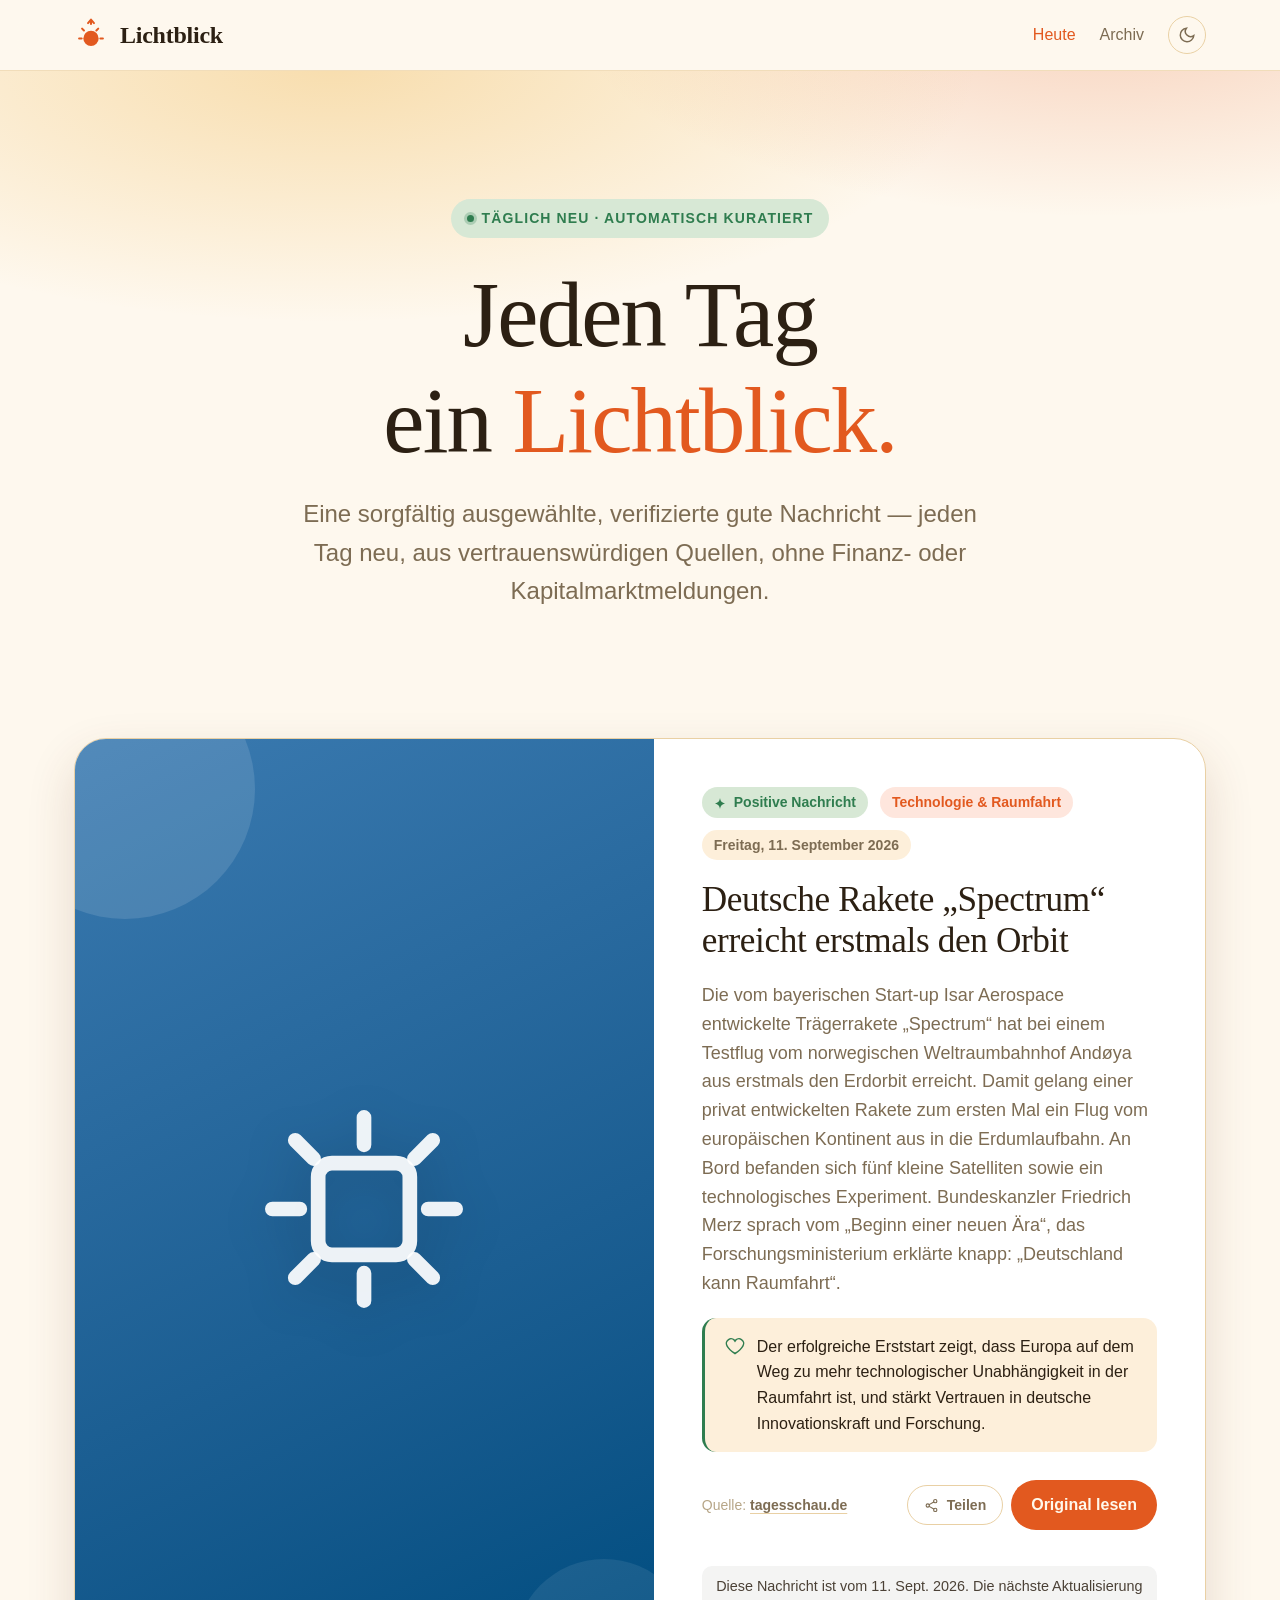
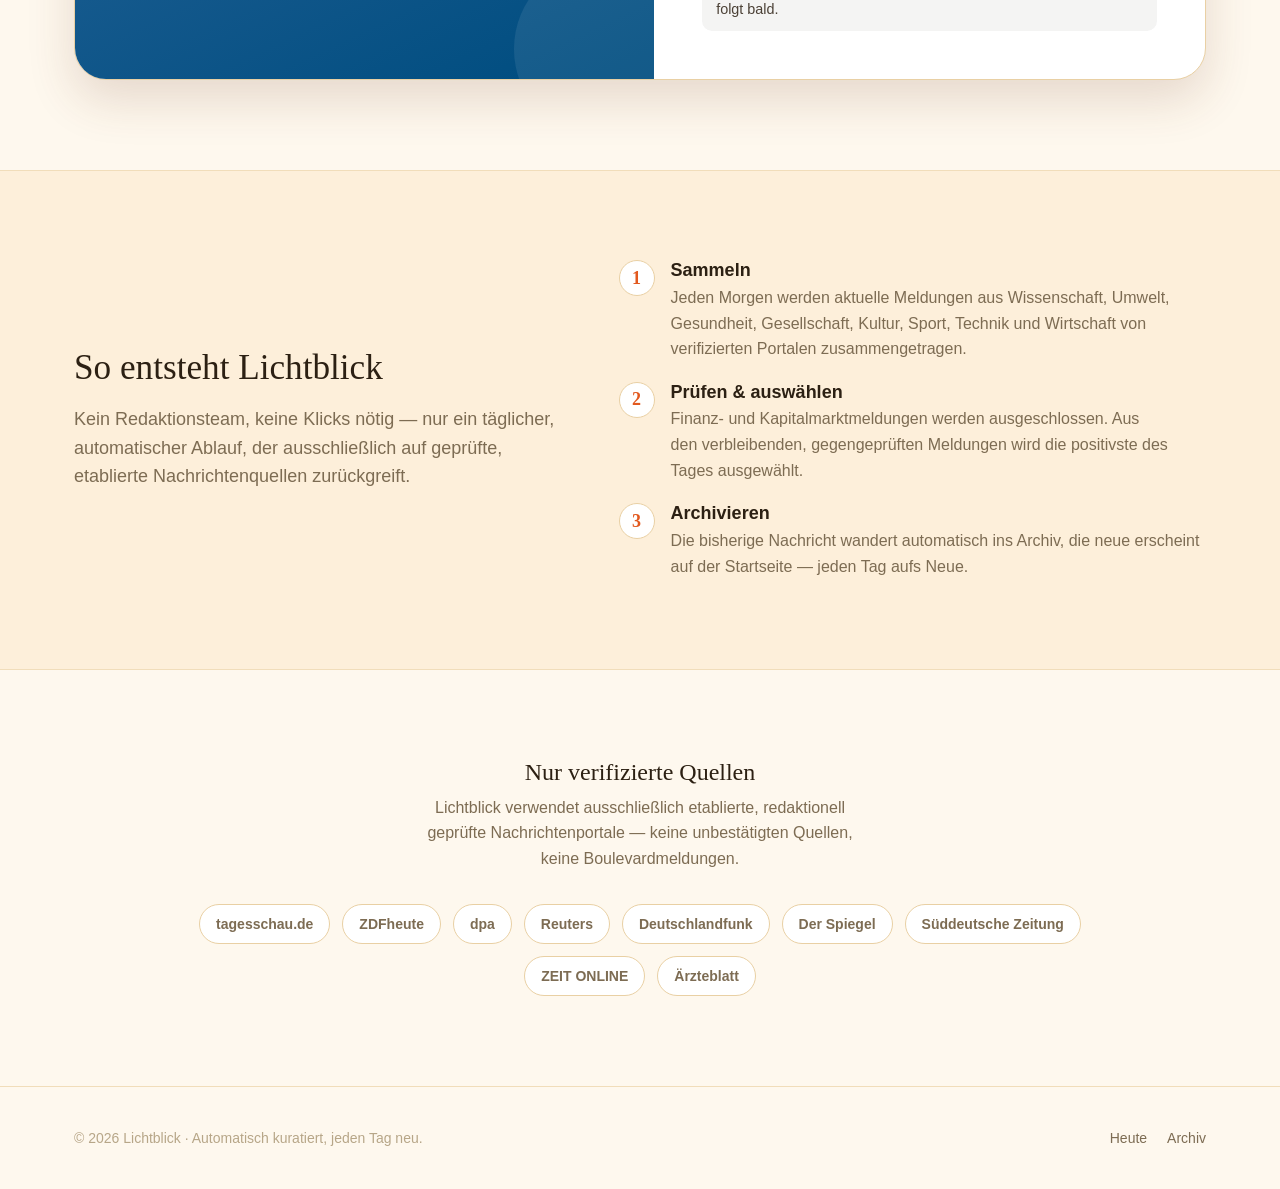
==== index.html @ b5a7ca0e "Lichtblick: statische Seite mit täglichem automatischem News-Update - Seite ohne Perplexity-Server l" ====
<!doctype html>
<html lang="de">
<head>
<meta charset="UTF-8" />
<meta name="viewport" content="width=device-width, initial-scale=1.0" />
<title>Lichtblick — Die schönste Nachricht des Tages</title>
<meta name="description" content="Lichtblick sammelt jeden Tag automatisch die positivste, verifizierte Nachricht des Tages aus vertrauenswürdigen Quellen — aus Wissenschaft, Umwelt, Gesundheit, Kultur und mehr. Ohne Finanz- oder Kapitalmarktmeldungen." />
<meta property="og:title" content="Lichtblick — Die schönste Nachricht des Tages" />
<meta property="og:description" content="Jeden Tag eine neue, verifizierte gute Nachricht. Automatisch kuratiert, archiviert für immer." />
<meta property="og:type" content="website" />
<link rel="preconnect" href="https://api.fontshare.com" />
<link href="https://api.fontshare.com/v2/css?f[]=zodiak@400,500,600&f[]=general-sans@400,500,600,700&display=swap" rel="stylesheet" />
<link rel="stylesheet" href="./base.css" />
<link rel="stylesheet" href="./style.css" />
</head>
<body>

<header class="site-header">
  <div class="wrap site-header__inner">
    <a class="brand" href="./index.html" aria-label="Lichtblick — Startseite">
      <svg class="brand__mark" viewBox="0 0 40 40" fill="none" aria-hidden="true">
        <circle cx="20" cy="24" r="9" fill="currentColor"/>
        <path d="M20 2v5M20 2l-3.5 4M20 2l3.5 4" stroke="currentColor" stroke-width="2.4" stroke-linecap="round" stroke-linejoin="round"/>
        <path d="M6 24h3M31 24h3M9.5 12.5l2.2 2.2M28.5 12.5l-2.2 2.2" stroke="currentColor" stroke-width="2.4" stroke-linecap="round"/>
      </svg>
      <span class="brand__name">Lichtblick</span>
    </a>
    <nav class="nav" aria-label="Hauptnavigation">
      <a href="./index.html" aria-current="page"><span class="nav-label">Heute</span></a>
      <a href="./archiv.html"><span class="nav-label">Archiv</span></a>
      <button class="theme-toggle" data-theme-toggle aria-label="Farbmodus wechseln"></button>
    </nav>
  </div>
</header>

<main>
  <section class="hero">
    <div class="hero__glow" aria-hidden="true"></div>
    <div class="wrap hero__content">
      <span class="hero__eyebrow"><span class="dot"></span> Täglich neu · automatisch kuratiert</span>
      <h1>Jeden Tag ein <em>Lichtblick.</em></h1>
      <p class="lede">Eine sorgfältig ausgewählte, verifizierte gute Nachricht — jeden Tag neu, aus vertrauenswürdigen Quellen, ohne Finanz- oder Kapitalmarktmeldungen.</p>
    </div>
  </section>

  <section class="today wrap" id="heute">
    <article class="today-card" id="today-card" aria-live="polite">
      <div class="today-card__visual" id="today-visual"></div>
      <div class="today-card__body">
        <div class="today-card__meta">
          <span class="badge badge--positive"><svg width="12" height="12" viewBox="0 0 24 24" fill="currentColor" aria-hidden="true"><path d="M12 2c.6 3.7 1.6 6 3.2 7.7C16.8 11.3 19 12.3 22 13c-3 .7-5.2 1.7-6.8 3.3C13.6 18 12.6 20.3 12 24c-.6-3.7-1.6-6-3.2-7.7C7.2 14.7 5 13.7 2 13c3-.7 5.2-1.7 6.8-3.3C10.4 8 11.4 5.7 12 2Z"/></svg> Positive Nachricht</span>
          <span class="badge badge--category" id="today-category"></span>
          <span class="badge" id="today-date"></span>
        </div>
        <h2 id="today-headline">Wird geladen …</h2>
        <p class="summary" id="today-summary"></p>
        <div class="why-positive">
          <svg viewBox="0 0 24 24" fill="none" stroke="currentColor" stroke-width="1.8"><path d="M12 21s-7-4.35-9.5-9A5.5 5.5 0 0 1 12 6a5.5 5.5 0 0 1 9.5 6c-2.5 4.65-9.5 9-9.5 9Z"/></svg>
          <p id="today-why"></p>
        </div>
        <div class="today-card__footer">
          <span class="source-line">Quelle: <a id="today-source" href="#" target="_blank" rel="noopener noreferrer">—</a></span>
          <div class="today-card__actions">
            <span id="today-share"></span>
            <a class="btn btn--primary" id="today-link" href="#" target="_blank" rel="noopener noreferrer">Original lesen</a>
          </div>
        </div>
        <div id="today-votes"></div>
      </div>
    </article>
  </section>

  <section class="how">
    <div class="wrap">
      <div>
        <h2>So entsteht Lichtblick</h2>
        <p>Kein Redaktionsteam, keine Klicks nötig — nur ein täglicher, automatischer Ablauf, der ausschließlich auf geprüfte, etablierte Nachrichtenquellen zurückgreift.</p>
      </div>
      <div class="how-steps">
        <div class="how-step">
          <span class="how-step__num">1</span>
          <div>
            <h3>Sammeln</h3>
            <p>Jeden Morgen werden aktuelle Meldungen aus Wissenschaft, Umwelt, Gesundheit, Gesellschaft, Kultur, Sport, Technik und Wirtschaft von verifizierten Portalen zusammengetragen.</p>
          </div>
        </div>
        <div class="how-step">
          <span class="how-step__num">2</span>
          <div>
            <h3>Prüfen &amp; auswählen</h3>
            <p>Finanz- und Kapitalmarktmeldungen werden ausgeschlossen. Aus den verbleibenden, gegengeprüften Meldungen wird die positivste des Tages ausgewählt.</p>
          </div>
        </div>
        <div class="how-step">
          <span class="how-step__num">3</span>
          <div>
            <h3>Archivieren</h3>
            <p>Die bisherige Nachricht wandert automatisch ins Archiv, die neue erscheint auf der Startseite — jeden Tag aufs Neue.</p>
          </div>
        </div>
      </div>
    </div>
  </section>

  <section class="sources wrap wrap--narrow">
    <h2>Nur verifizierte Quellen</h2>
    <p>Lichtblick verwendet ausschließlich etablierte, redaktionell geprüfte Nachrichtenportale — keine unbestätigten Quellen, keine Boulevardmeldungen.</p>
    <div class="sources-grid">
      <a class="source-chip" href="https://www.tagesschau.de" target="_blank" rel="noopener noreferrer">tagesschau.de</a>
      <a class="source-chip" href="https://www.zdfheute.de" target="_blank" rel="noopener noreferrer">ZDFheute</a>
      <a class="source-chip" href="https://www.dpa.com" target="_blank" rel="noopener noreferrer">dpa</a>
      <a class="source-chip" href="https://www.reuters.com" target="_blank" rel="noopener noreferrer">Reuters</a>
      <a class="source-chip" href="https://www.deutschlandfunk.de" target="_blank" rel="noopener noreferrer">Deutschlandfunk</a>
      <a class="source-chip" href="https://www.spiegel.de" target="_blank" rel="noopener noreferrer">Der Spiegel</a>
      <a class="source-chip" href="https://www.sueddeutsche.de" target="_blank" rel="noopener noreferrer">Süddeutsche Zeitung</a>
      <a class="source-chip" href="https://www.zeit.de" target="_blank" rel="noopener noreferrer">ZEIT ONLINE</a>
      <a class="source-chip" href="https://www.aerzteblatt.de" target="_blank" rel="noopener noreferrer">Ärzteblatt</a>
    </div>
  </section>
</main>

<footer class="site-footer">
  <div class="wrap">
    <p>© <span id="year"></span> Lichtblick · Automatisch kuratiert, jeden Tag neu.</p>
    <nav>
      <a href="./index.html">Heute</a>
      <a href="./archiv.html">Archiv</a>
    </nav>
  </div>
</footer>

<script src="./app.js"></script>
<script>
  document.getElementById('year').textContent = new Date().getFullYear();

  loadNews().then((data) => {
    const c = data.current;
    const visual = document.getElementById('today-visual');
    visual.style.setProperty('--cat-color', catColor(c.category_key));
    visual.innerHTML = CATEGORY_ICONS[c.category_key] || CATEGORY_ICONS.gesellschaft;

    document.getElementById('today-category').textContent = c.category || CATEGORY_LABELS[c.category_key] || '';
    document.getElementById('today-date').textContent = formatDate(c.date);
    document.getElementById('today-headline').textContent = c.headline;
    document.getElementById('today-summary').textContent = c.summary;
    document.getElementById('today-why').textContent = c.why_positive;

    const sourceLink = document.getElementById('today-source');
    sourceLink.textContent = c.source_name;
    sourceLink.href = safeUrl(c.source_url);

    const readLink = document.getElementById('today-link');
    readLink.href = safeUrl(c.source_url);

    document.title = c.headline + ' — Lichtblick';

    const shareMount = document.getElementById('today-share');
    shareMount.innerHTML = shareButtonHtml(c.headline, './index.html', false);
    initShareButtons(shareMount);

    // Hinweis, falls die Tagesnachricht nicht von heute ist
    // (z. B. wenn der morgendliche Update-Job noch läuft oder ausgefallen ist).
    const age = daysSince(c.date);
    const staleMount = document.getElementById('today-votes');
    if (age >= 1) {
      staleMount.innerHTML = '<p class="stale-note">' +
        (age === 1
          ? 'Die heutige Nachricht kommt in Kürze – hier ist noch der Lichtblick von gestern.'
          : 'Diese Nachricht ist vom ' + escapeHtml(formatDateShort(c.date)) + '. Die nächste Aktualisierung folgt bald.') +
        '</p>';
    }
  }).catch((e) => {
    document.getElementById('today-headline').textContent = 'Die heutige Nachricht wird gerade vorbereitet.';
    document.getElementById('today-summary').textContent = 'Bitte schau gleich noch einmal vorbei.';
    console.error(e);
  });
</script>
</body>
</html>
---- base.css ----
/* base.css — Lichtblick */
*,
*::before,
*::after {
  box-sizing: border-box;
  margin: 0;
  padding: 0;
}

html {
  -moz-text-size-adjust: none;
  -webkit-text-size-adjust: none;
  text-size-adjust: none;
  -webkit-font-smoothing: antialiased;
  -moz-osx-font-smoothing: grayscale;
  text-rendering: optimizeLegibility;
  scroll-behavior: smooth;
  hanging-punctuation: first last;
  scroll-padding-top: var(--space-16);
}

body {
  min-height: 100dvh;
  line-height: 1.6;
  font-family: var(--font-body, sans-serif);
  font-size: var(--text-base);
  color: var(--color-text);
  background-color: var(--color-bg);
}

img,
picture,
video,
canvas,
svg {
  display: block;
  max-width: 100%;
  height: auto;
}
ul[role='list'],
ol[role='list'] {
  list-style: none;
}
input,
button,
textarea,
select {
  font: inherit;
  color: inherit;
}

h1,
h2,
h3,
h4,
h5,
h6 {
  text-wrap: balance;
  line-height: 1.15;
}
p,
li,
figcaption {
  text-wrap: pretty;
  max-width: 72ch;
}

::selection {
  background: oklch(from var(--color-primary) l c h / 0.25);
  color: var(--color-text);
}

:focus-visible {
  outline: 2px solid var(--color-primary);
  outline-offset: 3px;
  border-radius: var(--radius-sm);
}

@media (prefers-reduced-motion: reduce) {
  *,
  *::before,
  *::after {
    animation-duration: 0.01ms !important;
    animation-iteration-count: 1 !important;
    transition-duration: 0.01ms !important;
    scroll-behavior: auto !important;
  }
}

button {
  cursor: pointer;
  background: none;
  border: none;
}
table {
  border-collapse: collapse;
  width: 100%;
}

a,
button,
[role='button'],
[role='link'],
input,
textarea,
select {
  transition:
    color var(--transition-interactive),
    background var(--transition-interactive),
    border-color var(--transition-interactive),
    box-shadow var(--transition-interactive);
}

.sr-only {
  position: absolute;
  width: 1px;
  height: 1px;
  padding: 0;
  margin: -1px;
  overflow: hidden;
  clip: rect(0, 0, 0, 0);
  white-space: nowrap;
  border-width: 0;
}
---- style.css ----
/* style.css — Lichtblick: design tokens + components */

/* ============ FONTS ============ */
/* Zodiak (Fontshare) — warm editorial serif for display */
/* General Sans (Fontshare) — clean body sans */

/* ============ DESIGN TOKENS ============ */
:root,
[data-theme='light'] {
  /* Type scale */
  --text-xs: clamp(0.75rem, 0.7rem + 0.25vw, 0.875rem);
  --text-sm: clamp(0.875rem, 0.8rem + 0.35vw, 1rem);
  --text-base: clamp(1rem, 0.95rem + 0.25vw, 1.125rem);
  --text-lg: clamp(1.125rem, 1rem + 0.75vw, 1.5rem);
  --text-xl: clamp(1.5rem, 1.2rem + 1.25vw, 2.25rem);
  --text-2xl: clamp(2rem, 1.2rem + 2.5vw, 3.5rem);
  --text-3xl: clamp(2.5rem, 1rem + 4vw, 5rem);
  --text-hero: clamp(2.75rem, 1rem + 6vw, 6.5rem);

  /* Spacing (4px base) */
  --space-1: 0.25rem;
  --space-2: 0.5rem;
  --space-3: 0.75rem;
  --space-4: 1rem;
  --space-5: 1.25rem;
  --space-6: 1.5rem;
  --space-8: 2rem;
  --space-10: 2.5rem;
  --space-12: 3rem;
  --space-16: 4rem;
  --space-20: 5rem;
  --space-24: 6rem;
  --space-32: 8rem;

  /* Surfaces — warm sunrise cream */
  --color-bg: #fef8ee;
  --color-surface: #ffffff;
  --color-surface-2: #fffdf9;
  --color-surface-offset: #fdefda;
  --color-surface-offset-2: #fbe4c6;
  --color-surface-dynamic: #f7dcb8;
  --color-divider: #f1ddba;
  --color-border: #e9d0a4;

  /* Text — warm espresso */
  --color-text: #2c2013;
  --color-text-muted: #7d6c53;
  --color-text-faint: #b7a688;
  --color-text-inverse: #fff8ec;

  /* Primary accent — sunrise coral/orange */
  --color-primary: #e2591f;
  --color-primary-hover: #c1470f;
  --color-primary-active: #9c3a0d;
  --color-primary-highlight: #fbdcc3;

  /* Success — fresh meadow green (used for "positive" tags) */
  --color-success: #2f7d4f;
  --color-success-hover: #24623d;
  --color-success-active: #1a4a2d;
  --color-success-highlight: #d7e8d5;

  /* Gold — warm sun accent */
  --color-gold: #ecab34;
  --color-gold-hover: #cf8f1e;
  --color-gold-active: #a97316;
  --color-gold-highlight: #f8e6bd;

  /* Category accents */
  --cat-wissenschaft: #6a5acd;
  --cat-umwelt: #2f7d4f;
  --cat-gesundheit: #d1477a;
  --cat-gesellschaft: #cf8f1e;
  --cat-kultur: #a8447a;
  --cat-sport: #1f7a9c;
  --cat-wirtschaft: #b5751c;
  --cat-technologie: #3a7ab0;
  --cat-tiere: #4a8f3c;

  /* Share platform accents */
  --share-facebook: #1877f2;
  --share-instagram: #d6249f;
  --share-whatsapp: #25d366;
  --share-x: #14171a;
  --share-linkedin: #0a66c2;
  --share-pinterest: #e60023;
  --share-snapchat: #c4a800;
  --share-mastodon: #6364ff;
  --share-bluesky: #1185fe;
  --share-threads: #14171a;

  --radius-sm: 0.5rem;
  --radius-md: 0.875rem;
  --radius-lg: 1.5rem;
  --radius-xl: 2rem;
  --radius-full: 9999px;

  --transition-interactive: 180ms cubic-bezier(0.16, 1, 0.3, 1);

  --shadow-sm: 0 1px 3px oklch(0.4 0.08 50 / 0.08);
  --shadow-md: 0 8px 24px oklch(0.4 0.08 50 / 0.1);
  --shadow-lg: 0 20px 48px oklch(0.4 0.08 50 / 0.16);

  --content-narrow: 640px;
  --content-default: 960px;
  --content-wide: 1180px;
  --content-full: 100%;

  --font-display: 'Zodiak', 'Georgia', serif;
  --font-body: 'General Sans', 'Helvetica Neue', sans-serif;
}

[data-theme='dark'] {
  --color-bg: #1c140b;
  --color-surface: #241a0f;
  --color-surface-2: #2a1f12;
  --color-surface-offset: #2f2313;
  --color-surface-offset-2: #382a17;
  --color-surface-dynamic: #40311c;
  --color-divider: #3a2c18;
  --color-border: #4a3a22;

  --color-text: #f6ead4;
  --color-text-muted: #c2ac89;
  --color-text-faint: #8a7658;
  --color-text-inverse: #2c2013;

  --color-primary: #ff8a52;
  --color-primary-hover: #ffa877;
  --color-primary-active: #ffc39d;
  --color-primary-highlight: #4a3320;

  --color-success: #6fc490;
  --color-success-hover: #8fd6ab;
  --color-success-active: #b0e4c4;
  --color-success-highlight: #2a3e2c;

  --color-gold: #f5c463;
  --color-gold-hover: #f8d180;
  --color-gold-active: #fbe0a8;
  --color-gold-highlight: #4a3a1e;

  --cat-wissenschaft: #a79bef;
  --cat-umwelt: #7fce9f;
  --cat-gesundheit: #ef95b8;
  --cat-gesellschaft: #f5c463;
  --cat-kultur: #d18ec2;
  --cat-sport: #7dc6e8;
  --cat-wirtschaft: #e0aa5e;
  --cat-technologie: #8fbde8;
  --cat-tiere: #9bd688;

  --share-x: #f2f2f2;
  --share-threads: #f2f2f2;
  --share-snapchat: #e8d34a;

  --shadow-sm: 0 1px 3px oklch(0 0 0 / 0.3);
  --shadow-md: 0 8px 24px oklch(0 0 0 / 0.35);
  --shadow-lg: 0 20px 48px oklch(0 0 0 / 0.5);
}

/* Note: no @media (prefers-color-scheme: dark) fallback on purpose —
   the site always starts in light mode regardless of system settings;
   dark mode is opt-in via the toggle and remembered per visitor. */

/* ============ LAYOUT PRIMITIVES ============ */
.wrap {
  width: 100%;
  max-width: var(--content-wide);
  margin-inline: auto;
  padding-inline: var(--space-6);
}
.wrap--narrow {
  max-width: var(--content-default);
}

section {
  padding-block: clamp(var(--space-12), 7vw, var(--space-24));
}

/* ============ HEADER ============ */
.site-header {
  position: sticky;
  top: 0;
  z-index: 50;
  background: oklch(from var(--color-bg) l c h / 0.86);
  backdrop-filter: blur(14px);
  border-bottom: 1px solid var(--color-divider);
}
.site-header__inner {
  display: flex;
  align-items: center;
  justify-content: space-between;
  padding-block: var(--space-4);
  gap: var(--space-4);
}
.brand {
  display: flex;
  align-items: center;
  gap: var(--space-3);
  text-decoration: none;
  color: var(--color-text);
}
.brand__mark {
  width: 34px;
  height: 34px;
  flex-shrink: 0;
  color: var(--color-primary);
}
.brand__name {
  font-family: var(--font-display);
  font-size: var(--text-lg);
  font-weight: 600;
  letter-spacing: -0.01em;
}
.nav {
  display: flex;
  align-items: center;
  gap: var(--space-6);
}
.nav a {
  font-size: var(--text-sm);
  color: var(--color-text-muted);
  text-decoration: none;
  font-weight: 500;
}
.nav a:hover,
.nav a[aria-current='page'] {
  color: var(--color-primary);
}
.theme-toggle {
  display: flex;
  align-items: center;
  justify-content: center;
  width: 38px;
  height: 38px;
  border-radius: var(--radius-full);
  border: 1px solid var(--color-border);
  color: var(--color-text-muted);
}
.theme-toggle:hover {
  color: var(--color-primary);
  border-color: var(--color-primary);
}

/* ============ HERO ============ */
.hero {
  position: relative;
  overflow: hidden;
  padding-block: clamp(var(--space-16), 10vw, var(--space-32));
}
.hero__glow {
  position: absolute;
  inset: -20% -10% auto -10%;
  height: 620px;
  background: radial-gradient(
      60% 60% at 30% 20%,
      oklch(from var(--color-gold) l c h / 0.35),
      transparent 70%
    ),
    radial-gradient(50% 50% at 80% 10%, oklch(from var(--color-primary) l c h / 0.25), transparent 70%);
  pointer-events: none;
  z-index: 0;
}
.hero__content {
  position: relative;
  z-index: 1;
  text-align: center;
  max-width: 760px;
  margin-inline: auto;
}
.hero__eyebrow {
  display: inline-flex;
  align-items: center;
  gap: var(--space-2);
  font-size: var(--text-xs);
  font-weight: 600;
  letter-spacing: 0.08em;
  text-transform: uppercase;
  color: var(--color-success);
  background: var(--color-success-highlight);
  padding: var(--space-2) var(--space-4);
  border-radius: var(--radius-full);
  margin-bottom: var(--space-6);
}
.hero__eyebrow .dot {
  width: 7px;
  height: 7px;
  border-radius: 50%;
  background: var(--color-success);
  box-shadow: 0 0 0 3px oklch(from var(--color-success) l c h / 0.25);
}
.hero h1 {
  font-family: var(--font-display);
  font-size: var(--text-hero);
  font-weight: 500;
  letter-spacing: -0.02em;
  color: var(--color-text);
  margin-bottom: var(--space-5);
}
.hero h1 em {
  font-style: normal;
  color: var(--color-primary);
}
.hero p.lede {
  font-size: var(--text-lg);
  color: var(--color-text-muted);
  max-width: 52ch;
  margin-inline: auto;
}

/* ============ TODAY CARD ============ */
.today {
  padding-top: 0;
}
.today-card {
  position: relative;
  background: var(--color-surface);
  border: 1px solid var(--color-border);
  border-radius: var(--radius-xl);
  box-shadow: var(--shadow-lg);
  overflow: hidden;
  display: grid;
  grid-template-columns: 1.05fr 1fr;
  max-width: var(--content-wide);
  margin-inline: auto;
}
.today-card__visual {
  position: relative;
  min-height: 340px;
  display: flex;
  align-items: center;
  justify-content: center;
  background: linear-gradient(
    155deg,
    var(--cat-color, var(--color-primary)),
    oklch(from var(--cat-color, var(--color-primary)) calc(l * 0.72) c h)
  );
  overflow: hidden;
}
.today-card__visual svg {
  width: 42%;
  max-width: 220px;
  color: oklch(1 0 0 / 0.92);
  filter: drop-shadow(0 12px 24px oklch(0 0 0 / 0.18));
}
.today-card__visual::before,
.today-card__visual::after {
  content: '';
  position: absolute;
  border-radius: 50%;
  background: oklch(1 0 0 / 0.12);
}
.today-card__visual::before {
  width: 260px;
  height: 260px;
  top: -80px;
  left: -80px;
}
.today-card__visual::after {
  width: 180px;
  height: 180px;
  bottom: -60px;
  right: -40px;
  background: oklch(1 0 0 / 0.08);
}
.today-card__body {
  padding: clamp(var(--space-8), 4vw, var(--space-12));
  display: flex;
  flex-direction: column;
  gap: var(--space-5);
}
.today-card__meta {
  display: flex;
  align-items: center;
  gap: var(--space-3);
  flex-wrap: wrap;
}
.badge {
  display: inline-flex;
  align-items: center;
  gap: var(--space-2);
  font-size: var(--text-xs);
  font-weight: 600;
  padding: var(--space-1) var(--space-3);
  border-radius: var(--radius-full);
  background: var(--color-surface-offset);
  color: var(--color-text-muted);
}
.badge--category {
  background: color-mix(in oklab, var(--cat-color, var(--color-primary)) 16%, var(--color-surface));
  color: var(--cat-color, var(--color-primary));
}
.badge--positive {
  background: var(--color-success-highlight);
  color: var(--color-success);
}
.today-card__body h2 {
  font-family: var(--font-display);
  font-size: var(--text-xl);
  font-weight: 500;
  letter-spacing: -0.01em;
}
.today-card__body .summary {
  color: var(--color-text-muted);
  font-size: var(--text-base);
}
.why-positive {
  display: flex;
  gap: var(--space-3);
  align-items: flex-start;
  background: var(--color-surface-offset);
  border-radius: var(--radius-md);
  padding: var(--space-4) var(--space-5);
  border-left: 3px solid var(--color-success);
}
.why-positive svg {
  width: 20px;
  height: 20px;
  color: var(--color-success);
  flex-shrink: 0;
  margin-top: 2px;
}
.why-positive p {
  font-size: var(--text-sm);
  color: var(--color-text);
  font-weight: 500;
}
.today-card__footer {
  display: flex;
  align-items: center;
  justify-content: space-between;
  gap: var(--space-4);
  flex-wrap: wrap;
  margin-top: auto;
  padding-top: var(--space-2);
}
.source-line {
  font-size: var(--text-xs);
  color: var(--color-text-faint);
}
.source-line a {
  color: var(--color-text-muted);
  font-weight: 600;
  text-decoration: underline;
  text-decoration-color: var(--color-border);
  text-underline-offset: 3px;
}
.btn {
  display: inline-flex;
  align-items: center;
  gap: var(--space-2);
  font-size: var(--text-sm);
  font-weight: 600;
  padding: var(--space-3) var(--space-5);
  border-radius: var(--radius-full);
  text-decoration: none;
  transition: var(--transition-interactive);
}
.btn--primary {
  background: var(--color-primary);
  color: var(--color-text-inverse);
}
.btn--primary:hover {
  background: var(--color-primary-hover);
}
.btn--ghost {
  color: var(--color-text);
  border: 1px solid var(--color-border);
}
.btn--ghost:hover {
  border-color: var(--color-primary);
  color: var(--color-primary);
}

/* ============ HOW IT WORKS ============ */
.how {
  background: var(--color-surface-offset);
  border-top: 1px solid var(--color-divider);
  border-bottom: 1px solid var(--color-divider);
}
.how .wrap {
  display: grid;
  grid-template-columns: 0.9fr 1.1fr;
  gap: var(--space-16);
  align-items: center;
}
.how h2 {
  font-family: var(--font-display);
  font-size: var(--text-xl);
  font-weight: 500;
  margin-bottom: var(--space-4);
}
.how p {
  color: var(--color-text-muted);
}
.how-steps {
  display: flex;
  flex-direction: column;
  gap: var(--space-5);
}
.how-step {
  display: flex;
  gap: var(--space-4);
  align-items: flex-start;
}
.how-step__num {
  flex-shrink: 0;
  width: 36px;
  height: 36px;
  border-radius: 50%;
  background: var(--color-surface);
  border: 1px solid var(--color-border);
  display: flex;
  align-items: center;
  justify-content: center;
  font-family: var(--font-display);
  font-weight: 600;
  color: var(--color-primary);
}
.how-step h3 {
  font-size: var(--text-base);
  font-weight: 600;
  margin-bottom: var(--space-1);
}
.how-step p {
  font-size: var(--text-sm);
  color: var(--color-text-muted);
}

/* ============ SOURCES STRIP ============ */
.sources {
  text-align: center;
}
.sources h2 {
  font-family: var(--font-display);
  font-size: var(--text-lg);
  font-weight: 500;
  margin-bottom: var(--space-2);
}
.sources p {
  color: var(--color-text-muted);
  max-width: 56ch;
  margin-inline: auto;
  margin-bottom: var(--space-8);
  font-size: var(--text-sm);
}
.sources-grid {
  display: flex;
  flex-wrap: wrap;
  justify-content: center;
  gap: var(--space-3);
}
.source-chip {
  font-size: var(--text-xs);
  font-weight: 600;
  color: var(--color-text-muted);
  border: 1px solid var(--color-border);
  padding: var(--space-2) var(--space-4);
  border-radius: var(--radius-full);
  background: var(--color-surface);
  text-decoration: none;
  display: inline-block;
  transition: color var(--transition-interactive), border-color var(--transition-interactive), background var(--transition-interactive);
}

.source-chip:hover,
.source-chip:focus-visible {
  color: var(--color-primary);
  border-color: var(--color-primary);
  background: var(--color-primary-highlight);
}

/* ============ ARCHIVE ============ */
.page-header {
  text-align: center;
  padding-bottom: 0;
}
.page-header h1 {
  font-family: var(--font-display);
  font-size: var(--text-2xl);
  font-weight: 500;
  letter-spacing: -0.01em;
  margin-bottom: var(--space-4);
}
.page-header p {
  color: var(--color-text-muted);
  max-width: 56ch;
  margin-inline: auto;
}

.filters {
  display: flex;
  flex-wrap: wrap;
  justify-content: center;
  gap: var(--space-2);
  margin-top: var(--space-8);
}
.filter-chip {
  font-size: var(--text-xs);
  font-weight: 600;
  color: var(--color-text-muted);
  border: 1px solid var(--color-border);
  padding: var(--space-2) var(--space-4);
  border-radius: var(--radius-full);
  background: var(--color-surface);
}
.filter-chip[aria-pressed='true'] {
  background: var(--color-primary);
  border-color: var(--color-primary);
  color: var(--color-text-inverse);
}
.filter-chip:hover {
  border-color: var(--color-primary);
}

.archive-grid {
  display: grid;
  grid-template-columns: repeat(3, 1fr);
  gap: var(--space-6);
}
.archive-card {
  display: flex;
  flex-direction: column;
  background: var(--color-surface);
  border: 1px solid var(--color-border);
  border-radius: var(--radius-lg);
  overflow: hidden;
  box-shadow: var(--shadow-sm);
  transition: var(--transition-interactive);
}
.archive-card:hover {
  box-shadow: var(--shadow-md);
  transform: translateY(-2px);
}
.archive-card__visual {
  height: 140px;
  display: flex;
  align-items: center;
  justify-content: center;
  background: linear-gradient(
    155deg,
    var(--cat-color, var(--color-primary)),
    oklch(from var(--cat-color, var(--color-primary)) calc(l * 0.72) c h)
  );
  position: relative;
  overflow: hidden;
}
.archive-card__visual svg {
  width: 30%;
  max-width: 64px;
  color: oklch(1 0 0 / 0.92);
}
.archive-card__body {
  padding: var(--space-5);
  display: flex;
  flex-direction: column;
  gap: var(--space-3);
  flex: 1;
}
.archive-card__date {
  font-size: var(--text-xs);
  color: var(--color-text-faint);
  font-weight: 600;
}
.archive-card h3 {
  font-family: var(--font-display);
  font-size: var(--text-lg);
  font-weight: 500;
  line-height: 1.25;
}
.archive-card p {
  font-size: var(--text-sm);
  color: var(--color-text-muted);
  flex: 1;
}
.archive-card__footer {
  display: flex;
  align-items: center;
  justify-content: space-between;
  margin-top: var(--space-2);
  gap: var(--space-2);
}
.archive-card__footer a {
  font-size: var(--text-xs);
  font-weight: 600;
  color: var(--color-primary);
  text-decoration: none;
}
.archive-card__footer a:hover {
  text-decoration: underline;
}

.empty-state {
  text-align: center;
  padding: var(--space-24) var(--space-6);
  color: var(--color-text-muted);
}
.empty-state svg {
  width: 56px;
  height: 56px;
  margin-inline: auto;
  margin-bottom: var(--space-4);
  color: var(--color-text-faint);
}

/* ============ FOOTER ============ */
.site-footer {
  border-top: 1px solid var(--color-divider);
  padding-block: var(--space-10);
}
.site-footer .wrap {
  display: flex;
  align-items: center;
  justify-content: space-between;
  flex-wrap: wrap;
  gap: var(--space-4);
}
.site-footer p {
  font-size: var(--text-xs);
  color: var(--color-text-faint);
}
.site-footer nav {
  display: flex;
  gap: var(--space-5);
}
.site-footer a {
  font-size: var(--text-xs);
  color: var(--color-text-muted);
  text-decoration: none;
}
.site-footer a:hover {
  color: var(--color-primary);
}
.visit-counter {
  display: inline-flex;
  align-items: center;
  gap: var(--space-2);
  font-size: var(--text-xs);
  color: var(--color-text-faint);
}
.visit-counter svg {
  width: 14px;
  height: 14px;
  flex-shrink: 0;
  color: var(--color-primary);
}
.visit-counter strong {
  color: var(--color-text-muted);
  font-weight: 600;
}

/* ============ RESPONSIVE ============ */
@media (max-width: 960px) {
  .today-card {
    grid-template-columns: 1fr;
  }
  .today-card__visual {
    min-height: 220px;
  }
  .how .wrap {
    grid-template-columns: 1fr;
    gap: var(--space-10);
  }
  .archive-grid {
    grid-template-columns: repeat(2, 1fr);
  }
}
@media (max-width: 680px) {
  .nav {
    gap: var(--space-4);
  }
  .nav span.nav-label {
    display: none;
  }
  .archive-grid {
    grid-template-columns: 1fr;
  }
  .site-footer .wrap {
    flex-direction: column;
    text-align: center;
  }
}

/* ============ VOTING (Daumen hoch/runter) ============ */
.vote-widget {
  display: flex;
  align-items: center;
  gap: var(--space-3);
  flex-wrap: wrap;
  padding-top: var(--space-3);
  border-top: 1px solid var(--color-divider);
}
.vote-widget__label {
  font-size: var(--text-xs);
  color: var(--color-text-faint);
  font-weight: 600;
}
.vote-buttons {
  display: flex;
  gap: var(--space-2);
}
.vote-btn {
  display: inline-flex;
  align-items: center;
  gap: var(--space-2);
  font-size: var(--text-xs);
  font-weight: 700;
  padding: var(--space-2) var(--space-3);
  border-radius: var(--radius-full);
  border: 1px solid var(--color-border);
  background: var(--color-surface);
  color: var(--color-text-muted);
  cursor: pointer;
  transition: var(--transition-interactive);
}
.vote-btn svg {
  width: 15px;
  height: 15px;
}
.vote-btn:hover {
  border-color: var(--color-primary);
  color: var(--color-primary);
}
.vote-btn:disabled {
  opacity: 0.6;
  cursor: default;
}
.vote-btn--up[aria-pressed='true'] {
  background: var(--color-success-highlight);
  border-color: var(--color-success);
  color: var(--color-success);
}
.vote-btn--down[aria-pressed='true'] {
  background: var(--color-surface-offset-2);
  border-color: var(--color-text-muted);
  color: var(--color-text);
}
.vote-count {
  min-width: 1em;
  text-align: left;
}


/* ============ SHARE ============ */
.today-card__actions,
.archive-card__actions {
  display: flex;
  align-items: center;
  gap: var(--space-2);
}

.share-btn {
  display: inline-flex;
  align-items: center;
  gap: var(--space-2);
  font-size: var(--text-xs);
  font-weight: 700;
  padding: var(--space-2) var(--space-4);
  border-radius: var(--radius-full);
  border: 1px solid var(--color-border);
  background: var(--color-surface);
  color: var(--color-text-muted);
  cursor: pointer;
  transition: var(--transition-interactive);
  white-space: nowrap;
}
.share-btn svg {
  width: 15px;
  height: 15px;
}
.share-btn:hover,
.share-btn[aria-expanded='true'] {
  border-color: var(--color-primary);
  color: var(--color-primary);
}
.share-btn--compact {
  padding: var(--space-2);
  gap: 0;
}

.share-layer {
  position: fixed;
  inset: 0;
  pointer-events: none;
  z-index: 200;
}
.share-panel {
  position: absolute;
  pointer-events: auto;
  width: min(320px, 88vw);
  background: var(--color-surface);
  border: 1px solid var(--color-border);
  border-radius: var(--radius-lg);
  box-shadow: var(--shadow-lg);
  padding: var(--space-4);
  animation: share-panel-in 0.14s ease-out;
}
@keyframes share-panel-in {
  from {
    opacity: 0;
    transform: translateY(-4px);
  }
  to {
    opacity: 1;
    transform: translateY(0);
  }
}
.share-grid {
  display: grid;
  grid-template-columns: repeat(2, 1fr);
  gap: var(--space-2);
  margin-bottom: var(--space-3);
}
.share-chip {
  --chip-color: var(--color-primary);
  display: flex;
  align-items: center;
  gap: var(--space-2);
  padding: var(--space-2) var(--space-3);
  border-radius: var(--radius-md);
  border: 1px solid var(--color-border);
  background: var(--color-surface-offset);
  color: var(--color-text);
  font-size: var(--text-xs);
  font-weight: 600;
  cursor: pointer;
  text-align: left;
  transition: var(--transition-interactive);
}
.share-chip:hover {
  border-color: var(--chip-color);
  background: var(--color-surface-offset-2);
  color: var(--chip-color);
}
.share-chip__icon {
  flex-shrink: 0;
  width: 26px;
  height: 26px;
  display: flex;
  align-items: center;
  justify-content: center;
  color: var(--chip-color);
}
.share-chip__icon svg {
  width: 17px;
  height: 17px;
}
.share-copy {
  display: flex;
  align-items: center;
  justify-content: center;
  gap: var(--space-2);
  width: 100%;
  padding: var(--space-2) var(--space-4);
  border-radius: var(--radius-full);
  border: 1px solid var(--color-border);
  background: var(--color-surface-offset);
  color: var(--color-text-muted);
  font-size: var(--text-xs);
  font-weight: 600;
  cursor: pointer;
  transition: var(--transition-interactive);
}
.share-copy svg {
  width: 14px;
  height: 14px;
}
.share-copy:hover {
  border-color: var(--color-primary);
  color: var(--color-primary);
}
.share-toast {
  display: block;
  margin-top: var(--space-3);
  text-align: center;
  font-size: var(--text-xs);
  font-weight: 700;
  color: var(--color-success);
}


/* ============ ARCHIVE: SORTING + RANKING ============ */
.sort-row {
  display: flex;
  align-items: center;
  gap: var(--space-3);
  margin-top: var(--space-4);
}
.sort-row__label {
  font-size: var(--text-xs);
  font-weight: 600;
  color: var(--color-text-faint);
}
.sort-select {
  font-size: var(--text-xs);
  font-weight: 600;
  color: var(--color-text);
  border: 1px solid var(--color-border);
  border-radius: var(--radius-full);
  padding: var(--space-2) var(--space-4);
  background: var(--color-surface);
  cursor: pointer;
}
.sort-select:hover {
  border-color: var(--color-primary);
}

.rank-badge {
  position: absolute;
  top: var(--space-3);
  left: var(--space-3);
  display: inline-flex;
  align-items: center;
  justify-content: center;
  min-width: 28px;
  height: 28px;
  padding: 0 var(--space-2);
  border-radius: var(--radius-full);
  background: var(--color-gold);
  color: var(--color-text);
  font-family: var(--font-display);
  font-weight: 600;
  font-size: var(--text-xs);
  box-shadow: var(--shadow-sm);
}

/* Hinweis, wenn die Tagesnachricht noch nicht aktualisiert wurde */
.stale-note {
  margin-top: 1rem;
  padding: 0.6rem 0.9rem;
  border-radius: 10px;
  font-size: 0.9rem;
  background: color-mix(in srgb, currentColor 6%, transparent);
  opacity: 0.85;
}
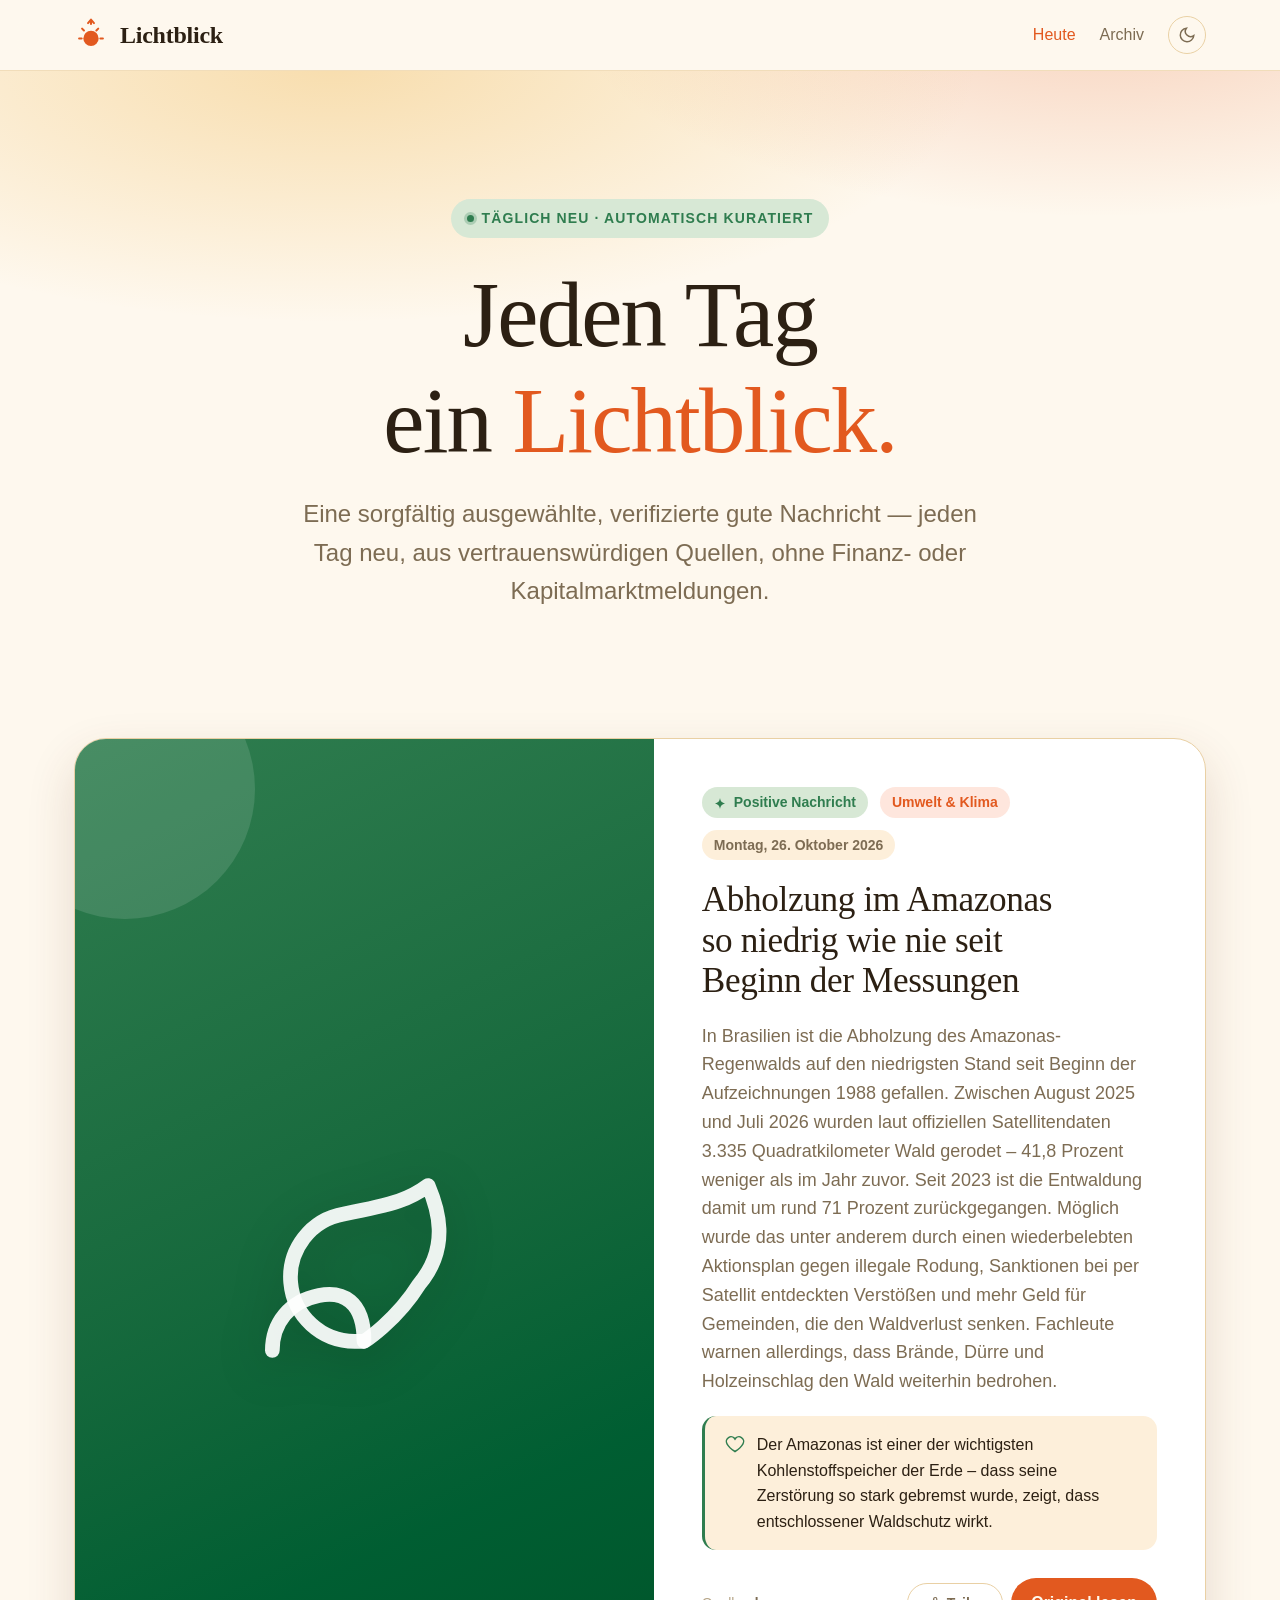
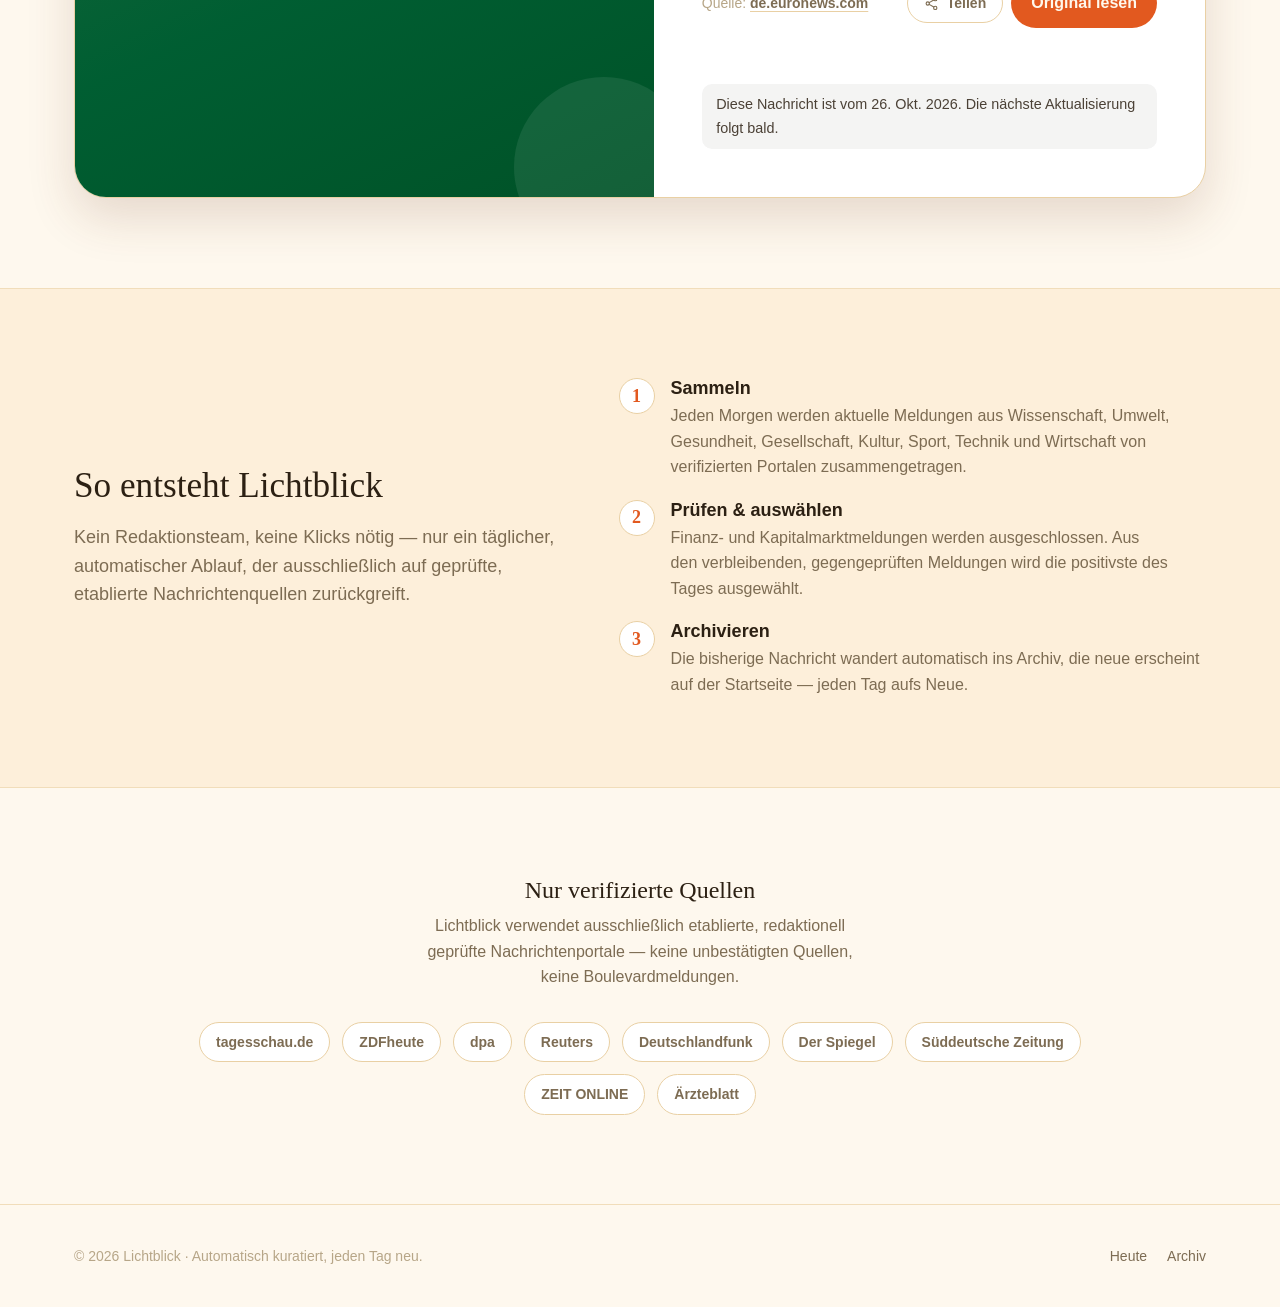
==== commit 1bd33484: "Daumen hoch/runter, Sortierung nach Beliebtheit und Top 5 des Jahres (Firebase) Co-Authored-By: Clau" ====
--- a/index.html
+++ b/index.html
@@ -66,6 +66,7 @@
           </div>
         </div>
         <div id="today-votes"></div>
+        <div id="today-stale"></div>
       </div>
     </article>
   </section>
@@ -158,10 +159,14 @@
     shareMount.innerHTML = shareButtonHtml(c.headline, './index.html', false);
     initShareButtons(shareMount);
 
+    const voteMount = document.getElementById('today-votes');
+    voteMount.innerHTML = voteWidgetHtml(c);
+    hydrateVoteWidgets(voteMount);
+
     // Hinweis, falls die Tagesnachricht nicht von heute ist
     // (z. B. wenn der morgendliche Update-Job noch läuft oder ausgefallen ist).
     const age = daysSince(c.date);
-    const staleMount = document.getElementById('today-votes');
+    const staleMount = document.getElementById('today-stale');
     if (age >= 1) {
       staleMount.innerHTML = '<p class="stale-note">' +
         (age === 1
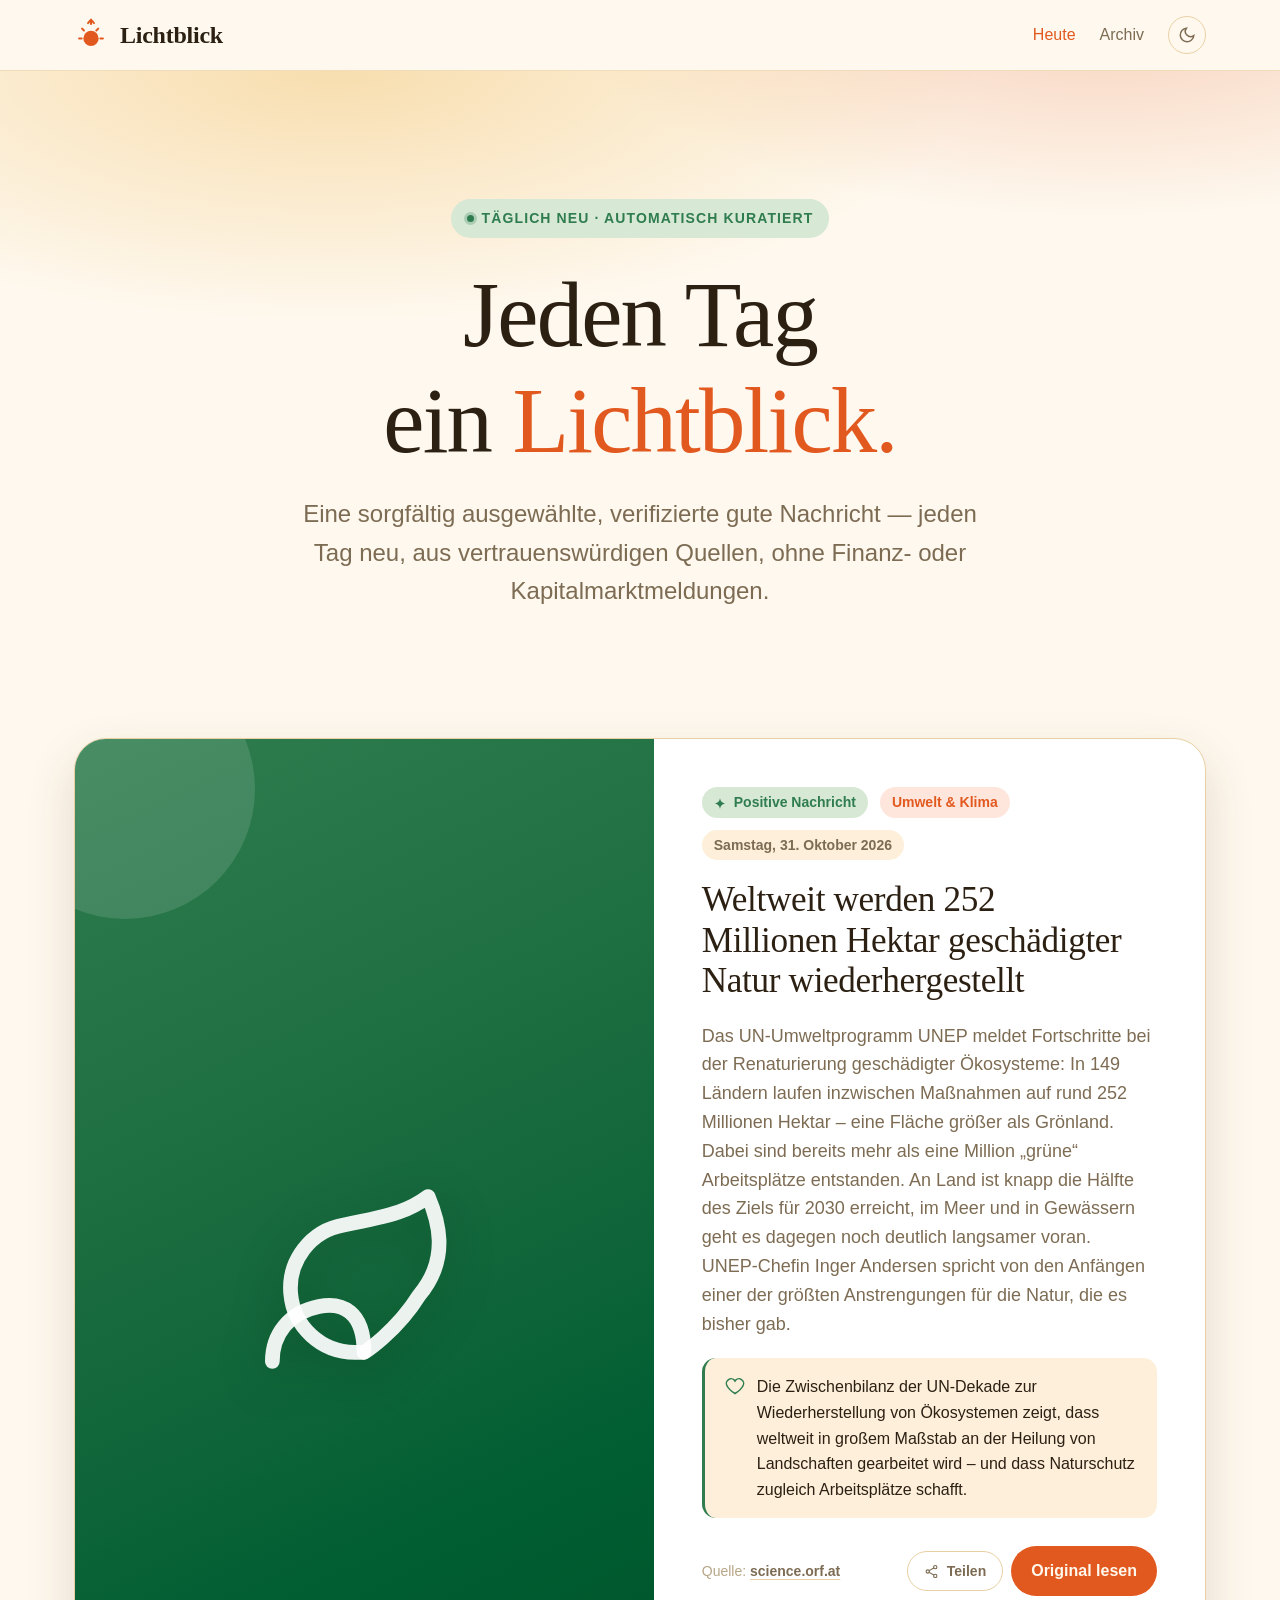
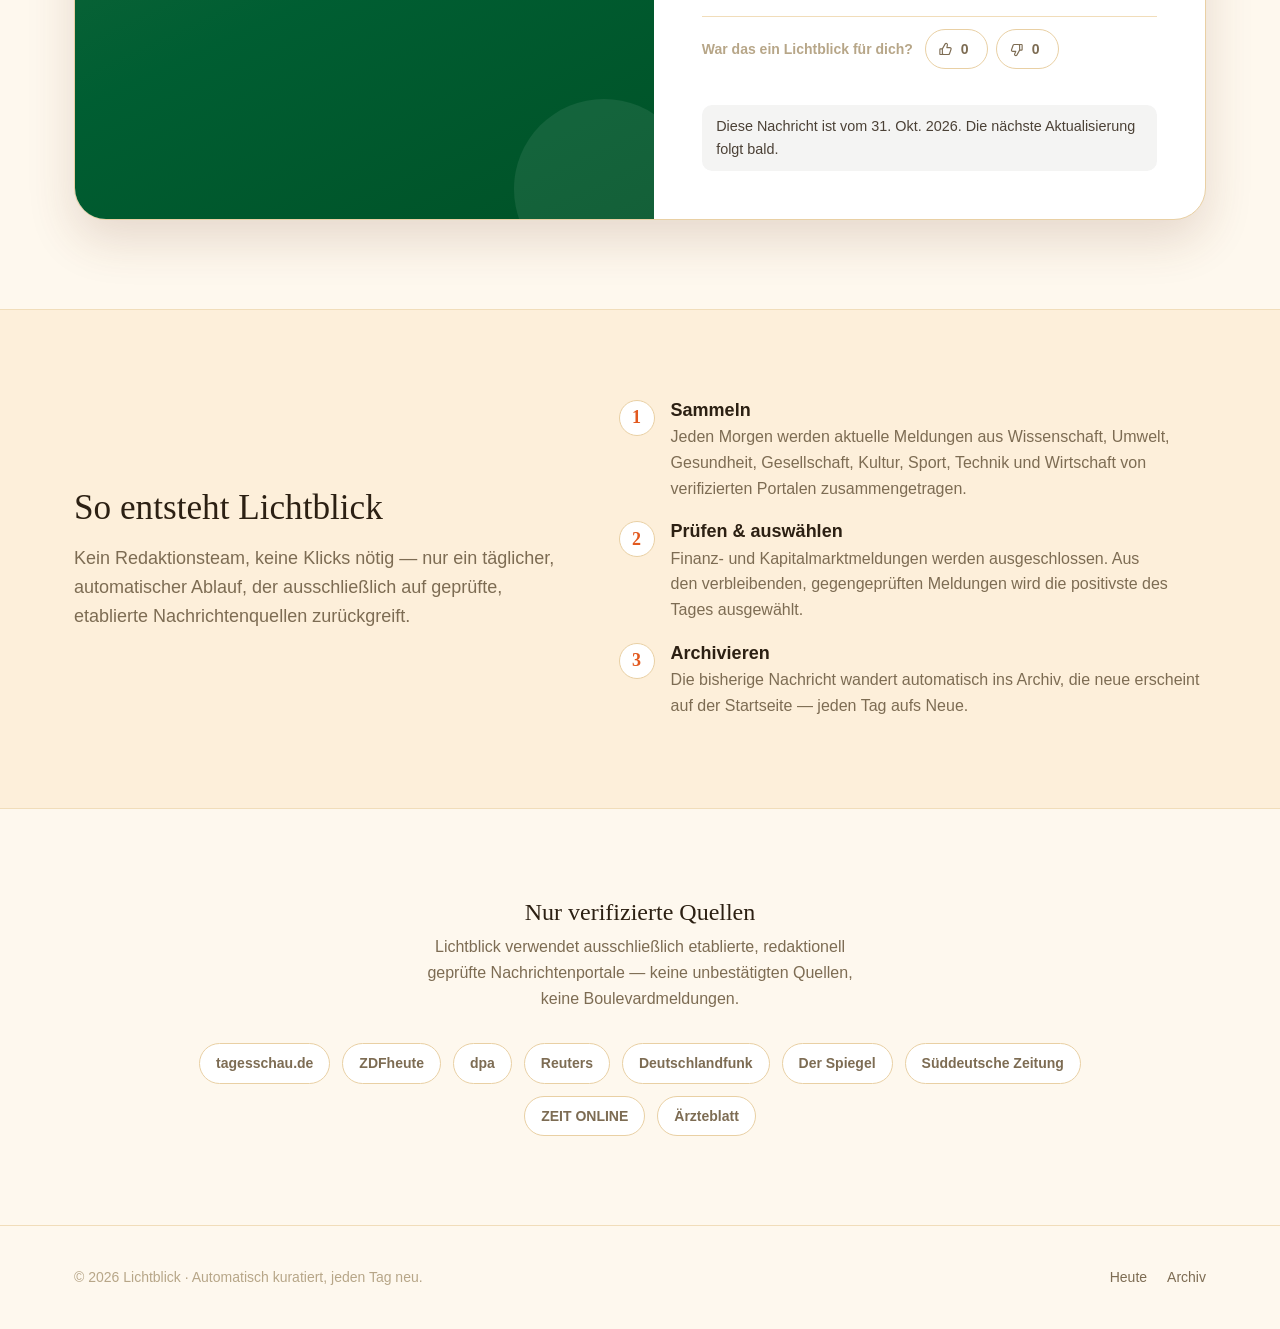
==== commit 93a9118e: "Besucherzähler über Firebase (einmal pro Sitzung) Co-Authored-By: Claude Opus 5.5 <noreply@anthropic" ====
--- a/index.html
+++ b/index.html
@@ -123,6 +123,7 @@
 <footer class="site-footer">
   <div class="wrap">
     <p>© <span id="year"></span> Lichtblick · Automatisch kuratiert, jeden Tag neu.</p>
+    <span class="visit-counter" data-visit-counter hidden></span>
     <nav>
       <a href="./index.html">Heute</a>
       <a href="./archiv.html">Archiv</a>
